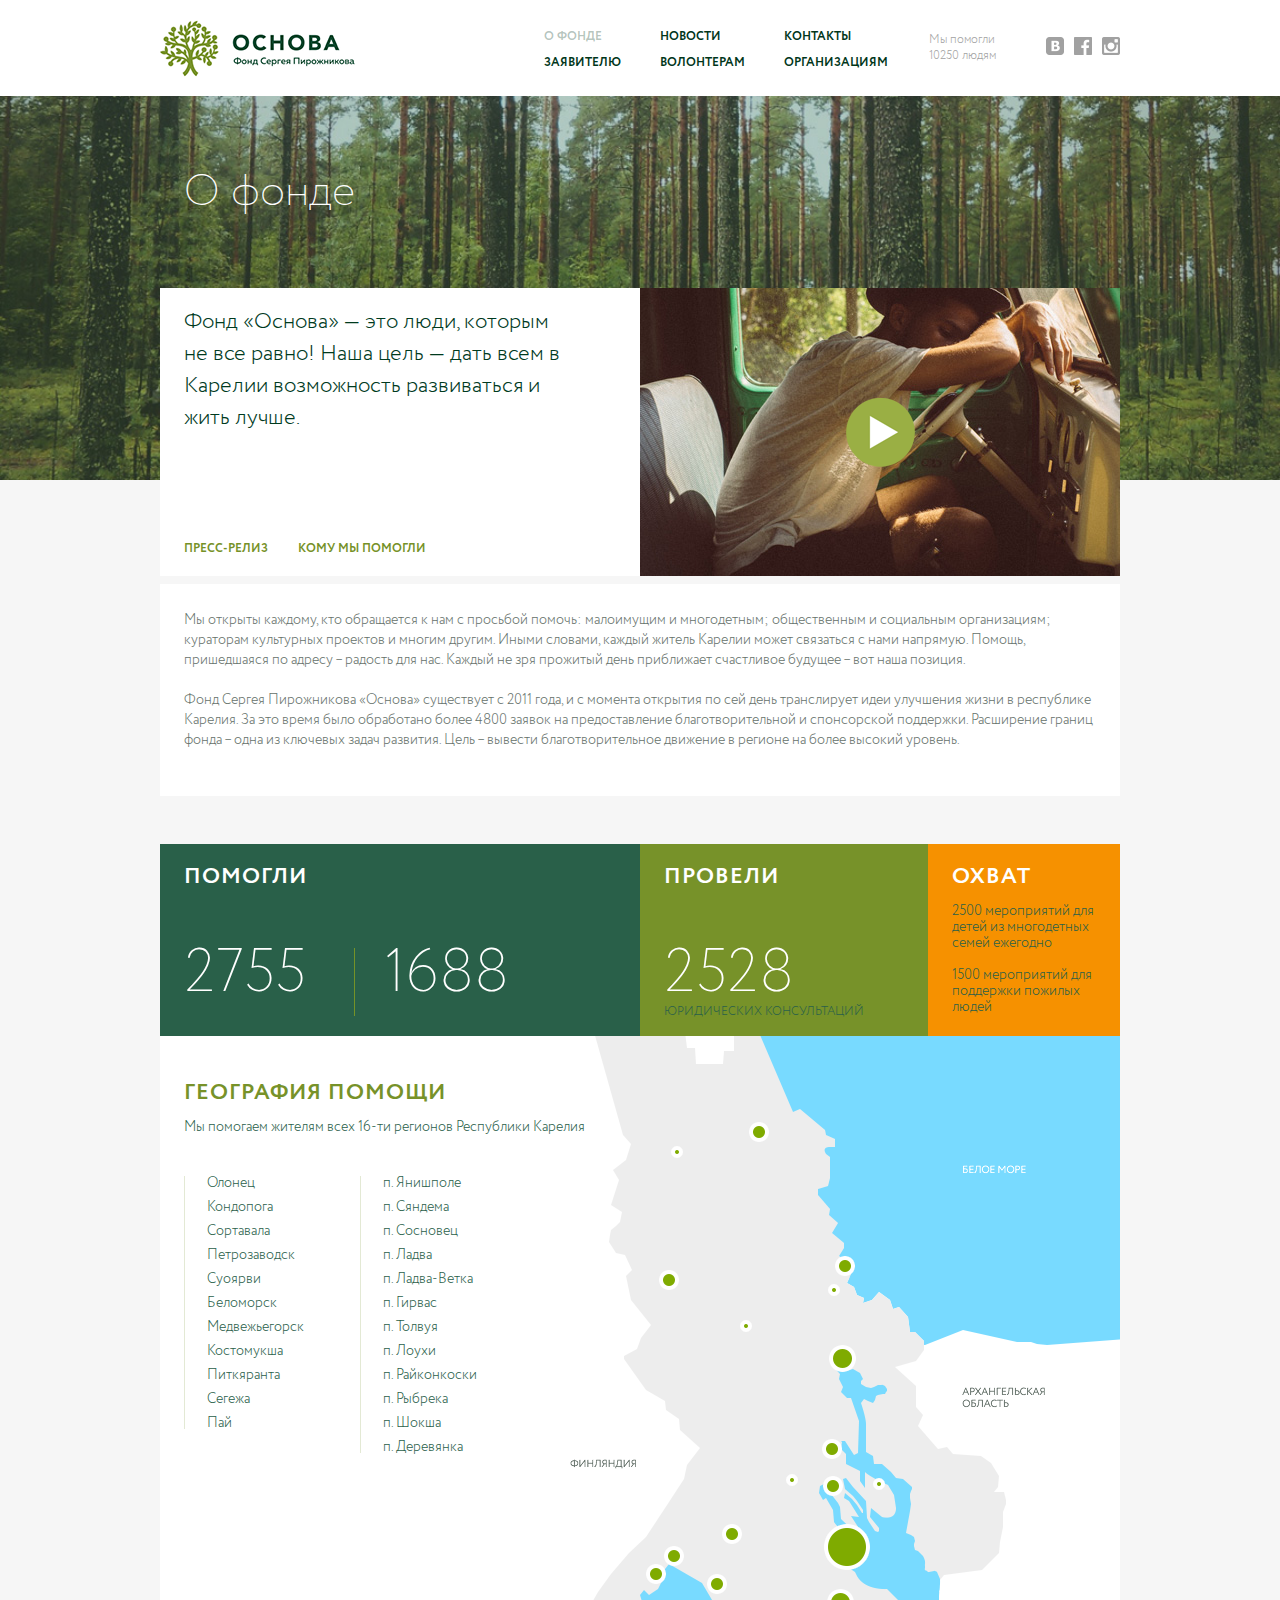
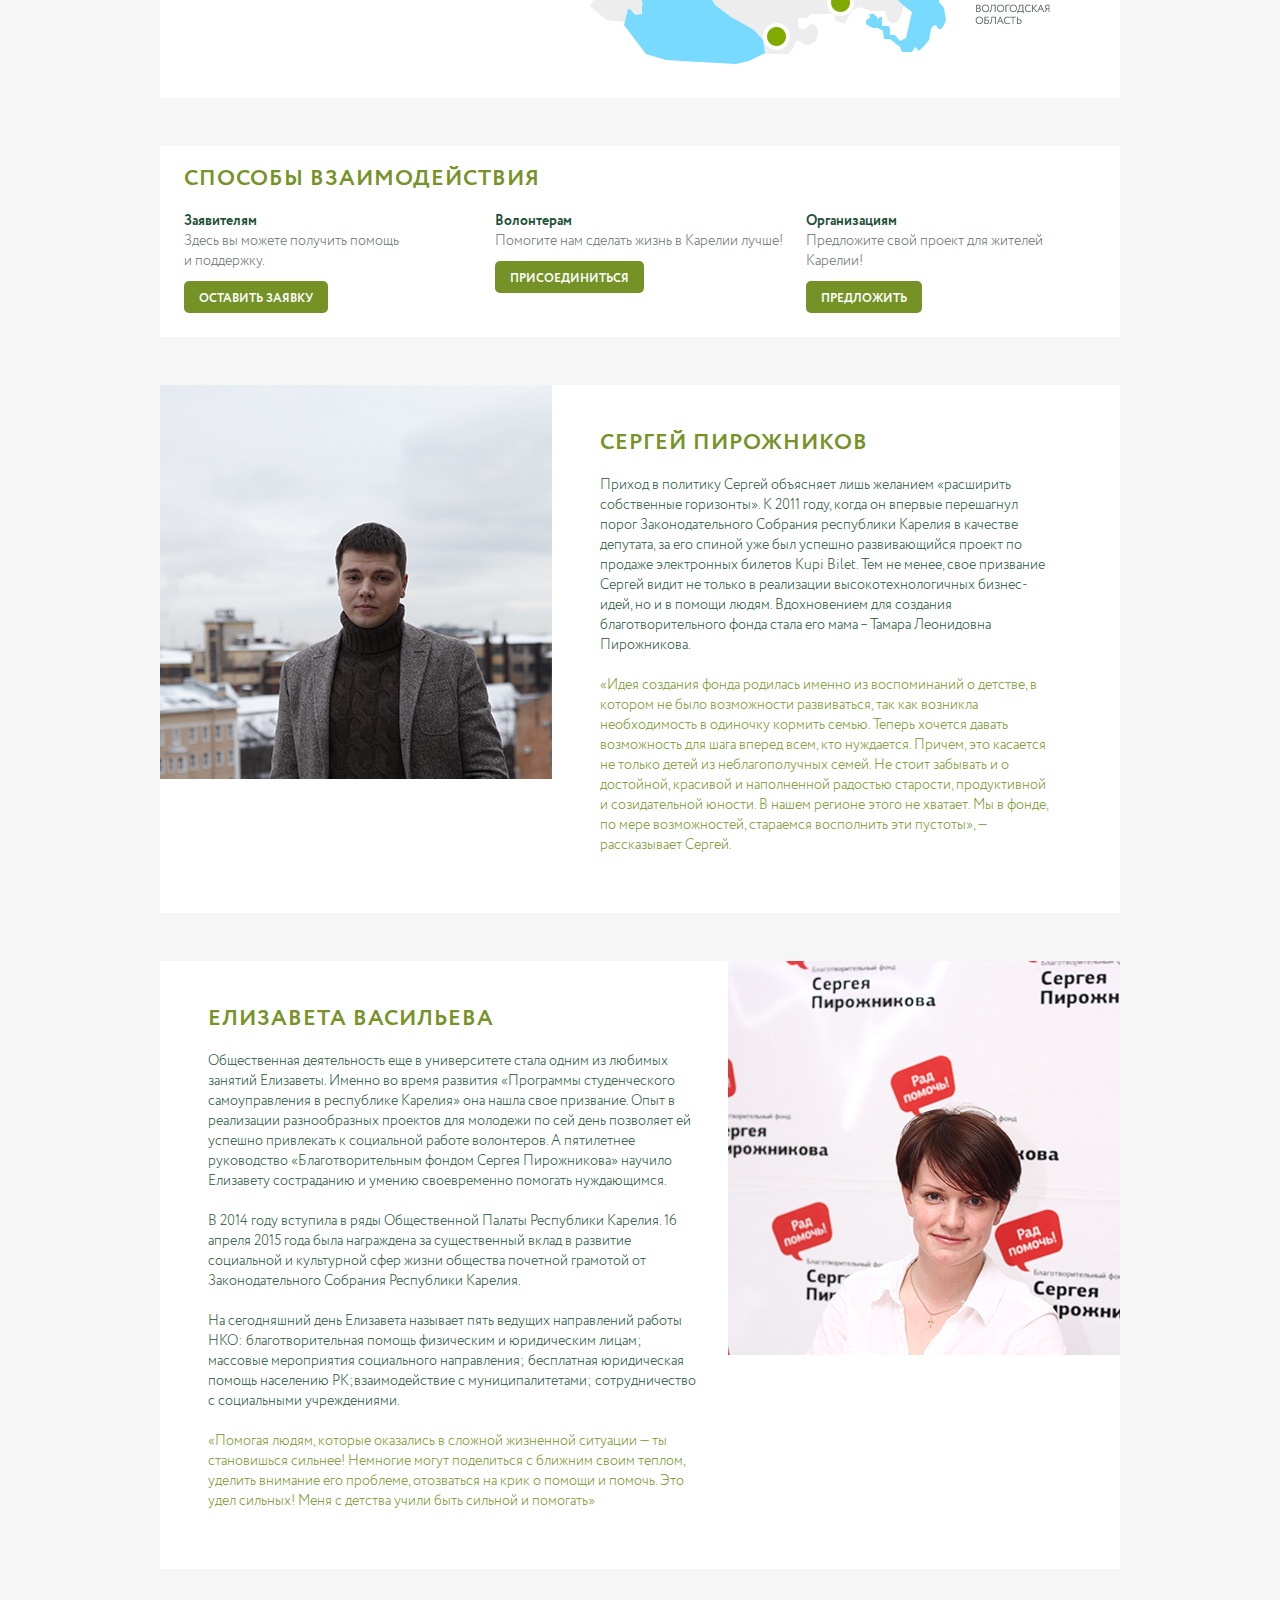
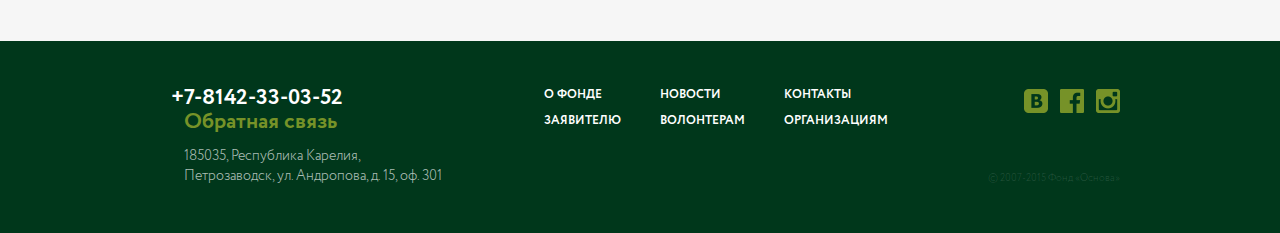
==== about.html @ 76811598 "original" ====
﻿<!DOCTYPE html>
<html>
<head>
	<title>Основа</title>
	<meta charset="utf-8">
	<meta name="viewport" content="width=1020, user-scalable=yes">
	<!--<link href="./favicon.ico" rel="shortcut icon">-->
	<link href="./css/style.css" rel="stylesheet">
	<script src="./js/jquery.js"></script>
	<!--[if IE 8]>
		<script src="http://html5shiv.googlecode.com/svn/trunk/html5.js"></script>
	<![endif]-->
</head>
<body>
	<div class="wrapper">
		<header>
			<img src="./img/logo.png" width="195" height="57" class="logo" alt="">
			<nav>
				<ul>
					<li>
						<p class="active"><a href="#">О фонде</a></p>
						<p><a href="#">Заявителю</a></p>
					</li>
					<li>
						<p><a href="#">Новости</a></p>
						<p><a href="#">Волонтерам</a></p>
					</li>
					<li>
						<p><a href="#">Контакты</a></p>
						<p><a href="#">Организациям</a></p>
					</li>
				</ul>
			</nav>
			<h6>Мы помогли<br> <strong>10250</strong> людям</h6>
			<ul>
				<li><a href="#"><img src="./img/vk_icon.png" width="18" height="18" alt=""></a></li>
				<li><a href="#"><img src="./img/fb_icon.png" width="18" height="18" alt=""></a></li>
				<li><a href="#"><img src="./img/in_icon.png" width="18" height="18" alt=""></a></li>
			</ul>
		</header>
		<div class="introduction">
			<img src="./pic/about_intro.jpg" width="1152" height="384" alt="">
		</div>
		<div class="content">
			<h1>О фонде</h1>
			<div class="about-b">
				<div class="core">
					<div class="information">
						<h2>Фонд «Основа» — это люди, которым не все равно! Наша цель — дать всем в Карелии возможность развиваться и жить лучше.</h2>
						<ul>
							<li><a href="#">Пресс-релиз</a></li>
							<li><a href="#">Кому мы помогли</a></li>
						</ul>
					</div>
					<div class="video">
						<a href="#"></a>
						<img src="./pic/about_b.jpg" width="480" height="288" alt="">
					</div>
				</div>
				<div class="description">
					<p>Мы открыты каждому, кто обращается к нам с просьбой помочь: малоимущим и многодетным; общественным и социальным организациям; кураторам культурных проектов и многим другим. Иными словами, каждый житель Карелии может связаться с нами напрямую. Помощь, пришедшаяся по адресу – радость для нас. Каждый не зря прожитый день приближает счастливое будущее – вот наша позиция.</p>
					<p>Фонд Сергея Пирожникова «Основа» существует с 2011 года, и с момента открытия по сей день транслирует идеи улучшения жизни в республике Карелия. За это время было обработано более 4800 заявок на предоставление благотворительной и спонсорской поддержки. Расширение границ фонда – одна из ключевых задач развития. Цель – вывести благотворительное движение в регионе на более высокий уровень.</p>
				</div>
			</div>
			<div class="infographics-b">
				<ul>
					<li>
						<h3>Помогли</h3>
						<ul>
							<li>
								<h5>2755</h5>
								<p>физическим лицам</p>
							</li>
							<li>
								<h5>1688</h5>
								<p>юридическим лицам</p>
							</li>
						</ul>
					</li>
					<li>
						<h3>Провели</h3>
						<ul>
							<li>
								<h5>2528</h5>
								<p>юридических консультаций</p>
							</li>
						</ul>
					</li>
					<li>
						<h3>Охват</h3>
						<p>2500 мероприятий для детей из многодетных семей ежегодно</p>
						<p>1500 мероприятий для поддержки пожилых людей</p>
					</li>
				</ul>
				<div>
					<h2>География помощи</h2>
					<p>Мы помогаем жителям всех 16-ти регионов Республики Карелия</p>
					<ul>
						<li>
							<p>Олонец</p>
							<p>Кондопога</p>
							<p>Сортавала</p>
							<p>Петрозаводск</p>
							<p>Суоярви</p>
							<p>Беломорск</p>
							<p>Медвежьегорск</p>
							<p>Костомукша</p>
							<p>Питкяранта</p>
							<p>Сегежа</p>
							<p>Пай</p>
						</li>
						<li>
							<p>п. Янишполе</p>
							<p>п. Сяндема</p>
							<p>п. Сосновец</p>
							<p>п. Ладва</p>
							<p>п. Ладва-Ветка</p>
							<p>п. Гирвас</p>
							<p>п. Толвуя</p>
							<p>п. Лоухи</p>
							<p>п. Райконкоски</p>
							<p>п. Рыбрека</p>
							<p>п. Шокша</p>
							<p>п. Деревянка</p>
						</li>
					</ul>
				</div>
			</div>
			<div class="interaction-b">
				<h2>Способы взаимодействия</h2>
				<ul>
					<li>
						<h5>Заявителям</h5>
						<p>Здесь вы можете получить помощь<br> и поддержку.</p>
						<button>Оставить заявку</button>
					</li>
					<li>
						<h5>Волонтерам</h5>
						<p>Помогите нам сделать жизнь в Карелии лучше!</p>
						<button>Присоединиться</button>
					</li>
					<li>
						<h5>Организациям</h5>
						<p>Предложите свой проект для жителей Карелии!</p>
						<button>Предложить</button>
					</li>
				</ul>
			</div>
			<div class="peoples-b">
				<div>
					<div class="core">
						<h2>Сергей Пирожников</h2>
						<p>Приход в политику Сергей объясняет лишь желанием «расширить собственные горизонты».  К 2011 году, когда он впервые перешагнул порог Законодательного Собрания республики Карелия в качестве депутата, за его спиной уже был успешно развивающийся проект по продаже электронных билетов Kupi Bilet. Тем не менее, свое призвание Сергей видит не только в реализации высокотехнологичных бизнес-идей, но и в помощи людям. Вдохновением для создания благотворительного фонда стала его мама – Тамара Леонидовна Пирожникова.</p>
						<p><span>«Идея создания фонда родилась именно из воспоминаний о детстве, в котором не было возможности развиваться, так как возникла необходимость в одиночку кормить семью.  Теперь хочется давать возможность для шага вперед всем, кто нуждается. Причем, это касается не только детей из неблагополучных семей. Не стоит забывать и о достойной, красивой и наполненной радостью старости, продуктивной и созидательной юности. В нашем регионе этого не хватает. Мы в фонде, по мере возможностей, стараемся восполнить эти пустоты»,  — рассказывает Сергей.</span></p>
					</div>
					<div class="photo">
						<img src="./pic/photo1.jpg" width="392" height="394" alt="">
					</div>
				</div>
				<div>
					<div class="core">
						<h2>Елизавета Васильева</h2>
						<p>Общественная деятельность еще в университете стала одним из любимых занятий Елизаветы. Именно во время развития «Программы студенческого самоуправления в республике Карелия» она нашла свое призвание. Опыт в реализации разнообразных проектов для молодежи по сей день позволяет ей успешно привлекать к социальной работе волонтеров. А пятилетнее руководство «Благотворительным фондом Сергея Пирожникова» научило Елизавету состраданию и умению своевременно помогать нуждающимся.</p>
						<p>В 2014 году вступила в ряды Общественной Палаты Республики Карелия. 16 апреля 2015 года была награждена за существенный вклад в развитие социальной и культурной сфер жизни общества почетной грамотой от Законодательного Собрания Республики Карелия.</p>
						<p>На сегодняшний день Елизавета называет пять ведущих направлений работы НКО: благотворительная помощь физическим и юридическим лицам; массовые мероприятия социального направления; бесплатная юридическая помощь населению РК;взаимодействие с муниципалитетами; сотрудничество с социальными учреждениями.</p>
						<p><span>«Помогая людям, которые оказались в сложной жизненной ситуации — ты становишься сильнее! Немногие могут поделиться с ближним своим теплом, уделить внимание его проблеме, отозваться на крик о помощи и помочь. Это удел сильных! Меня с детства учили быть сильной и помогать»</span></p>
					</div>
					<div class="photo">
						<img src="./pic/photo2.jpg" width="392" height="394" alt="">
					</div>
				</div>
			</div>
		</div>
		<div class="clear"></div>
	</div>
	<footer>
		<div class="contacts">
			<h4><a href="tel:+78142330352">+7-8142-33-03-52</a></h4>
			<h6>Обратная связь</h6>
			<p>185035, Республика Карелия,<br> Петрозаводск, ул. Андропова, д. 15, оф. 301</p>
		</div>
		<ul class="nav">
			<li>
				<p><a href="#">О фонде</a></p>
				<p><a href="#">Заявителю</a></p>
			</li>
			<li>
				<p><a href="#">Новости</a></p>
				<p><a href="#">Волонтерам</a></p>
			</li>
			<li>
				<p><a href="#">Контакты</a></p>
				<p><a href="#">Организациям</a></p>
			</li>
		</ul>
		<ul class="social">
			<li><a href="#"><img src="./img/vk_f_icon.png" width="24" height="24" alt=""></a></li>
			<li><a href="#"><img src="./img/fb_f_icon.png" width="24" height="24" alt=""></a></li>
			<li><a href="#"><img src="./img/in_f_icon.png" width="24" height="24" alt=""></a></li>
		</ul>
		<p class="copy">© 2007-2015  Фонд «Основа»</p>
	</footer>
	<script src="./js/dynamic.js"></script>
</body>
</html>
---- css/style.css ----
﻿/* Fonts */

@font-face {
    font-family:'Circe';
    src:url('../fonts/circel.eot');
    src:url('../fonts/circel.eot?#iefix') format('embedded-opentype'),
        url('../fonts/circel.woff') format('woff'),
        url('../fonts/circel.ttf') format('truetype');
    font-weight:300;
    font-style:normal;
}
@font-face {
    font-family:'Circe';
    src:url('../fonts/circeel.eot');
    src:url('../fonts/circeel.eot?#iefix') format('embedded-opentype'),
        url('../fonts/circeel.woff') format('woff'),
        url('../fonts/circeel.ttf') format('truetype');
    font-weight:200;
    font-style:normal;
}
@font-face {
    font-family:'Circe';
    src:url('../fonts/circeb.eot');
    src:url('../fonts/circeb.eot?#iefix') format('embedded-opentype'),
        url('../fonts/circeb.woff') format('woff'),
        url('../fonts/circeb.ttf') format('truetype');
    font-weight:bold;
    font-style:normal;
}

/* Default */

html {
	height:100%;
}
body {
	width:100%;
	height:100%;
	color:#00361a;
	font-size:12px;
	line-height:16px;
	font-weight:300;
	font-family:'Circe', sans-serif;
	padding:0;
	margin:0;
	background:#f6f6f6;
	-webkit-tap-highlight-color:transparent;
}
p {
	text-indent:0;
	padding:0;
	margin:0 0 16px;
}
table {
	margin:0 0 16px;
	border-collapse:collapse;
}
table td {
	padding:0;
}
:focus {
	outline:none;
}
img {
	padding:0;
	margin:0;
	border:0;
}
a {
	color:#65716a;
	text-decoration:none;
	transition:all 0.1s linear;
	-webkit-transition:all 0.1s linear;
	-moz-transition:all 0.1s linear;
	-o-transition:all 0.1s linear;
}
a:hover {
	text-decoration:none;
}
form {
	margin:0;
}
ul {
	margin:0 0 10px 16px;
	padding:0;
}
ul li {
	padding:0;
	list-style:none;
}
ol {
	margin:0 0 10px 18px;
	padding:0;
}
* +html ol {
	padding:0 0 0 5px;
}
ol li {
	padding:0 0 0 16px;
}
input, select, textarea {
	color:#65716a;
	font-size:12px;
	font-family:'Circe', sans-serif;
	padding:0;
	margin:0;
	background:none;
	border:0;
	-moz-box-shadow:border-box;
	-webkit-box-shadow:border-box;
	box-sizing:border-box;
}
textarea {
	overflow:auto;
}
button {
	font-family:'Circe', sans-serif;
	margin:0;
	border:0;
	-moz-box-shadow:border-box;
	-webkit-box-shadow:border-box;
	box-sizing:border-box;
}
button::-moz-focus-inner {
	padding:0;
	border:0;
}
::-webkit-input-placeholder  {
	color:#a8a8a8;
}
:-moz-placeholder {
	color:#a8a8a8;
}
::-moz-placeholder {
	color:#a8a8a8;
}
:-ms-input-placeholder {
	color:#a8a8a8;
}
.wrapper {
	position:relative;
	min-width:1000px;
	min-height:100%;
	margin:0 auto;
}

/* Core */

header {
	position:relative;
	z-index:50;
	height:96px;
	background:#ffffff;
}
header .logo {
	position:absolute;
	left:50%;
	top:20px;
	margin-left:-480px;
}
header nav {
	position:absolute;
	left:50%;
	top:29px;
	margin:0 0 0 -96px;
}
header nav ul {
	margin:0;
}
header nav ul li {
	float:left;
	margin:0 0 0 39px;
}
header nav ul li:first-child {
	margin-left:0;
}
header nav ul li p {
	font-size:12px;
	line-height:16px;
	font-weight:bold;
	text-transform:uppercase;
	margin:0 0 10px;
}
header nav ul li a {
	color:#00361a;
}
header nav ul li a:hover, nav ul li .active a {
	color:rgb(0,54,26);
	color:rgba(0,54,26,0.3);
}
header h6 {
	position:absolute;
	left:50%;
	top:32px;
	color:#a1a1a1;
	font-size:12px;
	line-height:16px;
	font-weight:300;
	padding:0;
	margin:0 0 0 289px;
}
header > ul {
	position:absolute;
	right:50%;
	top:37px;
	margin:0 -480px 0 0;
}
header > ul li {
	float:left;
	margin:0 0 0 10px;
}
header > ul li:first-child {
	margin-left:0;
}
.introduction {
	position:relative;
	height:384px;
	margin-bottom:-313px;
	background-color:#004024;
}
.introduction img {
	display:none;
}
.introduction.custom {
	height:424px;
	margin-bottom:-366px;
}
.content {
	position:relative;
	z-index:20;
	width:960px;
	margin:0 auto 72px;
}
h1 {
	color:#ffffff;
	font-size:44px;
	line-height:48px;
	font-weight:200;
	padding:0 0 27px;
	margin:0 24px;
}
h4 {
	color:#ffffff;
	font-size:22px;
	line-height:32px;
	font-weight:300;
	padding:0;
	margin:0 24px 20px;
}
h6.date {
	color:rgb(255,255,255);
	color:rgba(255,255,255,0.7);
	font-size:14px;
	line-height:20px;
	font-weight:normal;
	padding:0;
	margin:-3px 24px 42px;
}
.news-i {
	clear:both;
	overflow:hidden;
	margin:46px 0 0;
}
.news-i li {
	position:relative;
	float:left;
	width:384px;
	height:192px;
	padding:22px 120px 54px 23px;
	background:#ffffff;
	border-right:1px solid #f6f6f6;
	-moz-box-shadow:border-box;
	-webkit-box-shadow:border-box;
	box-sizing:border-box;
}
.news-i li h3 {
	position:relative;
	z-index:5;
	color:#1e5138;
	font-size:22px;
	line-height:24px;
	padding:0;
	margin:0 0 4px;
}
.news-i li h3 a {
	color:#1e5138;
}
.news-i li p {
	position:relative;
	z-index:5;
	color:#65716a;
	font-size:14px;
	line-height:20px;
	margin:0 0 4px;
}
.news-i li h6 {
	position:absolute;
	left:23px;
	bottom:24px;
	z-index:5;
	padding:0;
	margin:0;
}
.news-i li h6 a {
	display:block;
	width:24px;
	height:24px;
	background:url('../img/more_icon.png') no-repeat left -24px;
}
.news-i li img {
	position:absolute;
	left:0;
	top:0;
	min-width:384px;
	min-height:192px;
}
.news-i li:nth-child(1), .news-i li:nth-child(2), .news-i li:nth-child(3) {
	border-right-width:0;
}
.news-i li:nth-child(1) h3, .news-i li:nth-child(2) h3, .news-i li:nth-child(3) h3 {
	color:#ffffff;
}
.news-i li:nth-child(1) h3 a, .news-i li:nth-child(2) h3 a, .news-i li:nth-child(3) h3 a {
	color:#ffffff;
}
.news-i li:nth-child(1) p, .news-i li:nth-child(2) p, .news-i li:nth-child(3) p {
	color:rgb(255,255,255);
	color:rgba(255,255,255,0.7);
}
.news-i li:nth-child(1) h6 a, .news-i li:nth-child(2) h6 a, .news-i li:nth-child(3) h6 a {
	background-position:left top;
}
.news-i li:nth-child(3), .news-i li:nth-child(6) {
	width:192px;
	height:192px;
	padding:22px 23px 54px 23px;
	border-right-width:0;
}
.news-i li:nth-child(3) {
	background:#f69100;
}
.news-i li:nth-child(3) h3 {
	margin:0 0 11px;
}
.news-i li h5 {
	position:absolute;
	left:23px;
	top:21px;
	color:#65716a;
	font-size:12px;
	line-height:16px;
	text-transform:uppercase;
	padding:0;
	margin:0;
}
.news-i li h5 a {
	color:#65716a;
}
.about-i {
	margin:48px 0 0;
}
.about-i > div {
	clear:both;
	overflow:hidden;
	background:#ffffff;
}
.about-i .video {
	overflow:hidden;
	position:relative;
	float:left;
	width:480px;
	height:288px;
}
.about-i .video img {
	position:absolute;
	left:0;
	top:0;
	min-width:480px;
	min-height:288px;
}
.about-i .video a {
	position:absolute;
	left:0;
	top:0;
	z-index:5;
	display:block;
	width:480px;
	height:288px;
	background:url('../img/play_icon.png') no-repeat center center;
	transition:all 0.1s linear;
	-webkit-transition:all 0.1s linear;
	-moz-transition:all 0.1s linear;
	-o-transition:all 0.1s linear;
}
.about-i .video a:hover {
	opacity:0.9;
}
.about-i .information {
	float:right;
	width:480px;
	padding:43px 45px 21px 47px;
	-moz-box-shadow:border-box;
	-webkit-box-shadow:border-box;
	box-sizing:border-box;
}
.about-i .information h2 {
	color:#769228;
	font-size:22px;
	line-height:28px;
	text-transform:uppercase;
	letter-spacing:1px;
	padding:0;
	margin:0 0 14px;
}
.about-i .information p {
	color:#1e5138;
	font-size:14px;
	line-height:20px;
	margin:0 0 20px;
}
.about-i .information h6 {
	color:#1e5138;
	font-size:14px;
	line-height:20px;
	font-weight:normal;
	padding:0;
	margin:0 0 20px;
}
.about-i .information h6 a {
	color:#769228;
}
.about-i ul {
	text-align:center;
	padding:32px 20px 20px;
	margin:8px 0 0;
	background:#ffffff;
}
.about-i ul li {
	display:inline-block;
	vertical-align:top;
	margin:0 26px 10px 27px;
}
.about-i ul li a {
	display:block;
	color:#65716a;
	font-size:12px;
	line-height:16px;
	font-weight:bold;
	text-transform:uppercase;
	padding:5px;
}
.about-i ul li a.icon1 {
	padding-left:41px;
	background:url('../img/about_icon1.png') no-repeat 5px top;
}
.about-i ul li a.icon2 {
	padding-left:38px;
	background:url('../img/about_icon2.png') no-repeat 5px top;
}
.about-i ul li a.icon3 {
	padding-left:40px;
	background:url('../img/about_icon3.png') no-repeat 5px top;
}
.about-i ul li a.icon4 {
	padding-left:40px;
	background:url('../img/about_icon1.png') no-repeat 5px top;
}
.reviews-i {
	position:relative;
	padding:19px 24px 14px 24px;
	margin:48px 0 0;
	background:#ffffff;
}
.reviews-i h2 {
	color:#769228;
	font-size:22px;
	line-height:28px;
	text-transform:uppercase;
	letter-spacing:1px;
	padding:0 0 15px;
	margin:0 42px 26px 0;
	border-bottom:1px solid #f6f6f6;
}
.reviews-i .prev, .reviews-i .next {
	position:absolute;
	top:21px;
	display:block;
	width:24px;
	height:24px;
	cursor:pointer;
}
.reviews-i .prev {
	right:56px;
	background:url('../img/arrow_icons.png') no-repeat left top;
}
.reviews-i .prev.disabled {
	cursor:default;
	background-position:left -24px;
}
.reviews-i .next {
	right:24px;
	background:url('../img/arrow_icons.png') no-repeat -24px top;
}
.reviews-i .next.disabled {
	cursor:default;
	background-position:-24px -24px;
}
.reviews-i ul {
	clear:both;
	overflow:hidden;
	display:none;
	margin:0;
}
.reviews-i ul.active {
	display:block;
}
.reviews-i ul li {
	float:left;
	width:290px;
	margin:0 0 0 21px;
}
.reviews-i ul li:first-child {
	margin-left:0;
}
.reviews-i ul li p {
	color:#1e5138;
	font-size:14px;
	line-height:20px;
	margin:0 0 12px;
}
.reviews-i ul li h6 {
	color:#829b40;
	font-size:14px;
	line-height:20px;
	font-weight:300;
	padding:0;
	margin:0 0 12px;
}
.help-i {
	margin:43px 0 -22px;
}
.help-i h2 {
	color:#769228;
	font-size:22px;
	line-height:28px;
	text-transform:uppercase;
	letter-spacing:1px;
	padding:0 0 15px;
	margin:0 24px 8px;
	border-bottom:1px solid #f6f6f6;
}
.help-i ul {
	clear:both;
	overflow:hidden;
	margin:0;
}
.help-i ul li {
	overflow:hidden;
	position:relative;
	float:left;
	width:140px;
	height:60px;
	margin:0 10px 10px;
}
.help-i ul li img {
	position:absolute;
	top:0;
	right:0;
	bottom:0;
	left:0;
	max-width:140px;
	max-height:80px;
	margin:auto;
}
.clear {
	clear:both;
	overflow:hidden;
	height:192px;
}
footer {
	position:relative;
	height:192px;
	margin:-192px 0 0;
	background:#00371b;
}
footer .nav {
	position:absolute;
	left:50%;
	top:46px;
	margin:0 0 0 -96px;
}
footer .nav li {
	float:left;
	margin:0 0 0 39px;
}
footer .nav li:first-child {
	margin-left:0;
}
footer .nav li p {
	font-size:12px;
	line-height:16px;
	font-weight:bold;
	text-transform:uppercase;
	margin:0 0 10px;
}
footer .nav li a {
	color:#ffffff;
}
footer .social {
	position:absolute;
	right:50%;
	top:48px;
	margin:0 -480px 0 0;
}
footer .social li {
	float:left;
	margin:0 0 0 12px;
}
footer .social li:first-child {
	margin-left:0;
}
footer .copy {
	position:absolute;
	right:50%;
	top:131px;
	color:rgb(255,255,255);
	color:rgba(255,255,255,0.15);
	font-size:10px;
	line-height:12px;
	font-weight:300;
	padding:0;
	margin:0 -480px 0 0;
}
footer .contacts {
	position:absolute;
	left:50%;
	top:45px;
	width:300px;
	margin:0 0 0 -456px;
}
footer .contacts h4 {
	color:#ffffff;
	font-size:22px;
	line-height:24px;
	text-indent:-13px;
	font-weight:bold;
	padding:0;
	margin:0;
}
footer .contacts h4 a {
	color:#ffffff;
}
footer .contacts h6 {
	color:#769228;
	font-size:22px;
	line-height:24px;
	padding:0;
	margin:0;
}
footer .contacts p {
	color:rgb(255,255,255);
	color:rgba(255,255,255,0.7);
	font-size:14px;
	line-height:20px;
	margin:12px 0 0;
}
.about-b {
	margin:46px 0 0;
}
.about-b .core {
	clear:both;
	overflow:hidden;
	background:#ffffff;
}
.about-b .information {
	position:relative;
	float:left;
	width:480px;
	min-height:288px;
	padding:18px 80px 53px 24px;
	-moz-box-shadow:border-box;
	-webkit-box-shadow:border-box;
	box-sizing:border-box;
}
.about-b .information h2 {
	color:#003a1e;
	font-size:22px;
	line-height:32px;
	font-weight:300;
	padding:0;
	margin:0;
}
.about-b .information ul {
	position:absolute;
	left:24px;
	bottom:19px;
	margin:0;
}
.about-b .information ul li {
	float:left;
	font-size:12px;
	line-height:16px;
	font-weight:bold;
	text-transform:uppercase;
	margin:0 0 0 30px;
}
.about-b .information ul li:first-child {
	margin-left:0;
}
.about-b .information ul li a {
	color:#769127;
}
.about-b .core .video {
	overflow:hidden;
	position:relative;
	float:right;
	width:480px;
	height:288px;
}
.about-b .video img {
	position:absolute;
	left:0;
	top:0;
	min-width:480px;
	min-height:288px;
}
.about-b .video a {
	position:absolute;
	left:0;
	top:0;
	z-index:5;
	display:block;
	width:480px;
	height:288px;
	background:url('../img/play_icon.png') no-repeat center center;
	transition:all 0.1s linear;
	-webkit-transition:all 0.1s linear;
	-moz-transition:all 0.1s linear;
	-o-transition:all 0.1s linear;
}
.about-b .video a:hover {
	opacity:0.9;
}
.about-b .description {
	padding:26px 24px 26px;
	margin:8px 0 0;
	background:#ffffff;
}
.about-b .description p {
	color:#65716a;
	font-size:14px;
	line-height:20px;
	margin:0 0 20px;
}
.infographics-b {
	margin:48px 0 0;
}
.infographics-b > ul {
	clear:both;
	overflow:hidden;
	margin:0;
}
.infographics-b > ul > li {
	position:relative;
	float:left;
	width:480px;
	height:192px;
	color:#ffffff;
	padding:19px 24px 10px;
	background:#296049;
	-moz-box-shadow:border-box;
	-webkit-box-shadow:border-box;
	box-sizing:border-box;
}
.infographics-b > ul > li:nth-child(2) {
	width:288px;
	background:#779229;
}
.infographics-b > ul > li:nth-child(3) {
	width:192px;
	background:#f69100;
}
.infographics-b > ul > li h3 {
	font-size:22px;
	line-height:28px;
	text-transform:uppercase;
	letter-spacing:1px;
	padding:0;
	margin:0 0 12px;
}
.infographics-b > ul > li p {
	font-size:14px;
	line-height:16px;
	margin:0 0 16px;
}
.infographics-b > ul > li > ul {
	position:absolute;
	left:24px;
	bottom:16px;
	margin:0;
}
.infographics-b > ul > li > ul > li {
	position:relative;
	float:left;
	margin:0 0 0 61px;
}
.infographics-b > ul > li > ul > li:before {
	content:'';
	position:absolute;
	left:-30px;
	top:6px;
	width:1px;
	height:68px;
	background:#759227;
}
.infographics-b > ul > li > ul > li:first-child {
	margin-left:0;
}
.infographics-b > ul > li > ul > li:first-child:before {
	display:none;
}
.infographics-b > ul > li > ul > li h5 {
	font-size:60px;
	line-height:60px;
	font-weight:200;
	padding:0;
	margin:0;
}
.infographics-b > ul > li > ul > li p {
	font-size:12px;
	line-height:16px;
	text-transform:uppercase;
	margin:2px 0 0;
}
.infographics-b > div {
	height:662px;
	padding:43px 520px 20px 24px;
	background:#ffffff url('../pic/infographics.png') no-repeat right top;
	-moz-box-shadow:border-box;
	-webkit-box-shadow:border-box;
	box-sizing:border-box;
}
.infographics-b h2 {
	color:#779229;
	font-size:22px;
	line-height:28px;
	text-transform:uppercase;
	letter-spacing:1px;
	padding:0;
	margin:0 0 10px;
}
.infographics-b p {
	color:#296049;
	font-size:14px;
	line-height:20px;
	margin:0 0 20px;
}
.infographics-b > div ul {
	margin:36px 0 0;
}
.infographics-b > div ul li {
	position:relative;
	float:left;
	width:133px;
	padding:0 0 0 23px;
	margin:0 0 0 20px;
}
.infographics-b > div ul li:first-child {
	margin-left:0;
}
.infographics-b > div ul li:before {
	content:'';
	position:absolute;
	left:0;
	top:3px;
	width:1px;
	height:calc(100% - 7px);
	background:#e3e9d4;
}
.infographics-b > div ul li p {
	color:#296049;
	font-size:14px;
	line-height:20px;
	margin:4px 0 0;
}
.infographics-b > div ul li p:first-child {
	margin-top:0;
}
.interaction-b {
	padding:19px 24px 14px;
	margin:48px 0 0;
	background:#ffffff;
}
.interaction-b h2 {
	color:#779229;
	font-size:22px;
	line-height:28px;
	text-transform:uppercase;
	letter-spacing:1px;
	padding:0;
	margin:0 0 18px;
}
.interaction-b ul {
	clear:both;
	overflow:hidden;
	margin:0;
}
.interaction-b ul li {
	float:left;
	width:290px;
	margin:0 0 10px 21px;
}
.interaction-b ul li:first-child {
	margin-left:0;
}
.interaction-b ul li h5 {
	color:#1e5138;
	font-size:14px;
	line-height:20px;
	padding:0;
	margin:0;
}
.interaction-b ul li p {
	color:#65716a;
	font-size:14px;
	line-height:20px;
	margin:0;
}
.interaction-b ul li button {
	color:#ffffff;
	font-size:12px;
	line-height:16px;
	font-weight:bold;
	text-transform:uppercase;
	cursor:pointer;
	padding:10px 15px 6px;
	margin:10px 0 0;
	background:#759227;
	-webkit-border-radius:5px;
	-moz-border-radius:5px;
	border-radius:5px;
}
.peoples-b {
	margin:48px 0 0;
}
.peoples-b > div {
	position:relative;
	min-height:394px;
	margin:48px 0 0;
	background:#ffffff;
}
.peoples-b > div:first-child {
	margin-top:0;
}
.peoples-b .photo {
	overflow:hidden;
	position:absolute;
	left:0;
	top:0;
	z-index:5;
	width:392px;
	height:394px;
}
.peoples-b .photo img {
	position:absolute;
	left:0;
	top:0;
	min-width:392px;
	min-height:394px;
}
.peoples-b .core {
	padding:44px 64px 38px 440px;
}
.peoples-b .core h2 {
	color:#779229;
	font-size:22px;
	line-height:28px;
	text-transform:uppercase;
	letter-spacing:1px;
	padding:0;
	margin:0 0 18px;
}
.peoples-b .core p {
	color:#1e5138;
	font-size:14px;
	line-height:20px;
	margin:0 0 20px;
}
.peoples-b .core p span {
	color:#759227;
}
.peoples-b > div:nth-child(2n) .core {
	padding:44px 420px 38px 48px;
}
.peoples-b > div:nth-child(2n) .photo {
	left:auto;
	right:0;
}
.goal-b {
	padding:19px 0 22px;
	margin:62px 0 0;
	background:#ffffff;
}
.goal-b ul {
	margin:0;
}
.goal-b ul li {
	display:inline-block;
	vertical-align:top;
}
.goal-b h2 {
	color:#779229;
	font-size:22px;
	line-height:28px;
	text-transform:uppercase;
	letter-spacing:1px;
	padding:0;
	margin:0 24px 16px;
}
.goal-b ul {
	margin:0 0 0 24px;
}
.goal-b ul li {
	display:inline-block;
	width:200px;
	vertical-align:top;
	margin:0 37px 16px 0;
}
.goal-b ul li:nth-child(4n) {
	margin-right:-10px;
}
.goal-b ul li h6 {
	display:inline-block;
	min-width:20px;
	color:#769127;
	font-size:14px;
	line-height:18px;
	text-align:center;
	vertical-align:top;
	padding:2px 0 0;
	margin:0 0 10px;
	border:2px solid #769127;
	-webkit-border-radius:50%;
	-moz-border-radius:50%;
	border-radius:50%;
}
.goal-b ul li h3 {
	color:#1e5138;
	font-size:14px;
	line-height:20px;
	padding:0;
	margin:0 0 4px;
}
.goal-b ul li p {
	color:#65716a;
	font-size:14px;
	line-height:20px;
	margin:0 0 4px;
}
.form-b {
	position:relative;
	text-align:right;
	margin:51px 24px 0;
}
.form-b h2 {
	color:#779229;
	font-size:22px;
	line-height:28px;
	text-align:left;
	text-transform:uppercase;
	letter-spacing:1px;
	padding:0;
	margin:0 180px 42px 0;
}
.form-b h6 {
	position:absolute;
	right:3px;
	top:1px;
	font-size:12px;
	line-height:16px;
	text-transform:uppercase;
	padding:0;
	margin:0;
}
.form-b h6 a {
	display:block;
	color:#65716a;
	padding:5px 5px 5px 37px;
	background:url('../img/about_icon2.png') no-repeat 5px top;
}
.form-b div {
	clear:both;
	overflow:hidden;
	text-align:left;
	white-space:nowrap;
}
.form-b div > div {
	display:inline-block;
	width:432px;
	vertical-align:top;
	white-space:normal;
	margin:0 0 0 45px;
}
.form-b div > div:first-child {
	margin-left:0;
}
.form-b p {
	color:#65716a;
	font-size:14px;
	line-height:20px;
	margin:0 0 26px;
}
.form-b p strong {
	display:block;
	margin:0 0 2px;
}
.form-b p span {
	display:block;
	color:#65716a;
	font-size:12px;
	line-height:20px;
	margin:13px 0 21px;
}
.form-b p select {
	width:100%;
	color:#1e5138;
	font-size:14px;
	font-weight:bold;
	padding:8px 11px;
	margin-top:6px;
	background:#ffffff;
	border:1px solid #b5c4bd;
}
.form-b p input, .form-b p textarea {
	width:100%;
	color:#003a1e;
	font-size:22px;
	padding:4px 14px 3px;
	border:1px solid #b5c4bd;
}
.form-b p textarea {
	min-height:464px;
	resize:vertical;
	margin:0 0 -6px;
}
.form-b p textarea.custom {
	min-height:280px;
}
.form-b button {
	color:#ffffff;
	font-size:12px;
	line-height:16px;
	font-weight:bold;
	text-transform:uppercase;
	cursor:pointer;
	padding:10px 15px 6px;
	margin:-2px 0 0;
	background:#759227;
	-webkit-border-radius:5px;
	-moz-border-radius:5px;
	border-radius:5px;
}
.form-b h4 {
	color:#65716a;
	font-size:22px;
	line-height:32px;
	font-weight:300;
	text-align:left;
	padding:0;
	margin:-16px 0 24px;
}
.form-b h5 {
	color:#65716a;
	font-size:14px;
	line-height:20px;
	font-weight:300;
	text-align:left;
	padding:0;
	margin:0 0 44px;
}
.form-b h5 strong {
	display:block;
	margin:0 0 4px;
}
.declarant-b {
	clear:both;
	overflow:hidden;
	margin:62px 0 0;
	background:url('../img/declarant_bg.png') repeat-y center;
}
.declarant-b > div {
	float:left;
	width:50%;
	padding:19px 14px 16px 24px;
	-moz-box-shadow:border-box;
	-webkit-box-shadow:border-box;
	box-sizing:border-box;
}
.declarant-b h2 {
	color:#779229;
	font-size:22px;
	line-height:28px;
	text-transform:uppercase;
	letter-spacing:1px;
	padding:0;
	margin:0 10px 16px 0;
}
.declarant-b > div:nth-child(2n) h2 {
	color:#ffffff;
}
.declarant-b ul {
	margin:0;
}
.declarant-b ul li {
	display:inline-block;
	width:200px;
	vertical-align:top;
	margin:0 37px 16px 0;
}
.declarant-b ul li:nth-child(2n) {
	margin-right:-10px;
}
.declarant-b ul li h6 {
	display:inline-block;
	min-width:20px;
	color:#769127;
	font-size:14px;
	line-height:18px;
	text-align:center;
	vertical-align:top;
	padding:2px 0 0;
	margin:0 0 10px;
	border:2px solid #769127;
	-webkit-border-radius:50%;
	-moz-border-radius:50%;
	border-radius:50%;
}
.declarant-b ul li h3 {
	color:#1e5138;
	font-size:14px;
	line-height:20px;
	padding:0;
	margin:0 0 4px;
}
.declarant-b ul li p {
	color:#65716a;
	font-size:14px;
	line-height:20px;
	margin:0;
}
.declarant-b > div:nth-child(2n) ul li h6 {
	color:#ffffff;
	margin-bottom:12px;
	border:2px solid #ffffff;
}
.declarant-b > div:nth-child(2n) ul li p {
	font-size:14px;
	line-height:16px;
	margin:0 0 4px;
}
.declarant-b > div:nth-child(2n) ul li h3, .declarant-b > div:nth-child(2n) ul li p {
	color:#ffffff;
}
#map {
	position:relative;
	height:384px;
	background-color:#004024;
}
.contacts-b {
	clear:both;
	overflow:hidden;
	margin:-48px 0 0;
	background:url('../img/contacts_bg.png') repeat-y center;
}
.contacts-b > div {
	float:left;
	width:50%;
	padding:19px 24px 24px;
	-moz-box-shadow:border-box;
	-webkit-box-shadow:border-box;
	box-sizing:border-box;
}
.contacts-b h2 {
	color:#779229;
	font-size:22px;
	line-height:28px;
	text-transform:uppercase;
	letter-spacing:1px;
	padding:0;
	margin:0 0 18px;
}
.contacts-b p {
	color:#65716a;
	font-size:14px;
	line-height:20px;
	margin:0 0 26px;
}
.contacts-b p strong {
	display:block;
	margin:0 0 2px;
}
.contacts-b p input, .contacts-b p textarea {
	width:100%;
	color:#003a1e;
	font-size:22px;
	padding:4px 14px 3px;
	border:1px solid #b5c4bd;
}
.contacts-b p textarea {
	min-height:110px;
	resize:vertical;
	margin:0 0 -6px;
}
.contacts-b button {
	color:#ffffff;
	font-size:12px;
	line-height:16px;
	font-weight:bold;
	text-transform:uppercase;
	cursor:pointer;
	padding:10px 15px 6px;
	margin:-2px 0 0;
	background:#759227;
	-webkit-border-radius:5px;
	-moz-border-radius:5px;
	border-radius:5px;
}
.contacts-b > div:first-child h2 {
	color:#ffffff;
	margin:0 0 26px;
}
.contacts-b > div h5 {
	color:#ffffff;
	font-size:22px;
	line-height:32px;
	font-weight:300;
	padding:0;
	margin:0;
}
.breadcrumbs {
	clear:both;
	overflow:hidden;
	width:920px;
	padding:0 8px 0 24px;
	margin:21px auto 19px;
}
.breadcrumbs li {
	position:relative;
	float:left;
	color:#a1a1a1;
	font-size:12px;
	line-height:16px;
	margin:0 16px 0 0;
}
.breadcrumbs li:after {
	content:'/';
	position:absolute;
	right:-10px;
	top:0;
}
.breadcrumbs li:last-child:after {
	display:none;
}
.breadcrumbs li a {
	color:#6f8c1d;
}
.news-b {
	position:relative;
	width:960px;
	padding:2px 0 0;
	margin:0 auto 72px;
}
.news-b h1 {
	color:#00371b;
	padding:0;
	margin:0 400px 38px 24px;
}
.news-b ul {
	position:absolute;
	right:0;
	top:22px;
}
.news-b ul li {
	float:left;
	font-size:12px;
	line-height:16px;
	font-weight:bold;
	text-transform:uppercase;
	margin:0 0 0 19px;
}
.news-b ul li a {
	color:#759126;
}
.news-b div {
	position:relative;
	padding:22px 24px 40px;
	margin:16px 0 0;
	background:#ffffff;
	-moz-box-shadow:border-box;
	-webkit-box-shadow:border-box;
	box-sizing:border-box;
}
.news-b div h2 {
	color:#1e5138;
	font-size:22px;
	line-height:24px;
	padding:0;
	margin:0 0 12px;
}
.news-b div h2 a {
	color:#1e5138;
}
.news-b div p {
	color:#65716a;
	font-size:14px;
	line-height:20px;
	margin:0 0 10px;
}
.news-b div h6 {
	position:absolute;
	left:24px;
	bottom:18px;
	color:#65716a;
	font-size:14px;
	line-height:20px;
	font-weight:normal;
	padding:0;
	margin:0;
}
.news-b div.imaged {
	min-height:192px;
	padding-right:312px;
}
.news-b div .picture {
	overflow:hidden;
	position:absolute;
	right:0;
	top:0;
	width:288px;
	height:192px;
	padding:0;
	margin:0;
}
.news-b div .picture img {
	position:absolute;
	left:0;
	top:0;
	min-width:288px;
	min-height:192px;
}
.news-b h5 {
	font-size:12px;
	line-height:16px;
	text-align:center;
	text-transform:uppercase;
	padding:0;
	margin:16px 0 0;
}
.news-b h5 a {
	display:block;
	color:#769228;
	padding:23px 21px 21px;
	background:#ffffff;
	border:2px solid #89a045;
}
.new-s > div {
	position:relative;
	padding:23px 24px 18px;
	background:#ffffff;
}
.new-s p {
	color:#65716a;
	font-size:16px;
	line-height:24px;
	margin:0 0 24px;
}
.new-s h6 {
	font-size:12px;
	line-height:16px;
	text-transform:uppercase;
	padding:0;
	margin:34px 0 19px -5px;
}
.new-s h6 a {
	display:block;
	color:#65716a;
	padding:5px 5px 5px 37px;
	background:url('../img/about_icon2.png') no-repeat 5px top;
}
.new-s .social {
	position:absolute;
	right:27px;
	bottom:38px;
}
.new-s .social img {
	margin:0 0 -5px;
}
.new-s .incut {
	clear:both;
	overflow:hidden;
	margin:37px 0 35px;
}
.new-s .incut img {
	float:left;
	width:520px;
	height:auto;
}
.new-s .incut h4 {
	float:right;
	width:370px;
	color:#65716a;
	font-size:12px;
	line-height:16px;
	font-weight:normal;
	padding:0;
	margin:1px 0 0;
}
.new-s h5 {
	clear:both;
	overflow:hidden;
	font-size:12px;
	line-height:16px;
	text-align:center;
	text-transform:uppercase;
	padding:0;
	margin:16px 0 0;
	background:#ffffff;
	border:2px solid #89a045;
}
.new-s h5 a {
	display:block;
	color:#769228;
	padding:23px 22px 21px;
}
.new-s h5 a.prev {
	float:left;
}
.new-s h5 a.next {
	float:right;
}
.support-b {
	padding:18px 24px 10px;
	margin:48px 0 0;
	background:#ffffff;
}
.support-b h2 {
	color:#769228;
	font-size:22px;
	line-height:32px;
	font-weight:300;
	padding:0;
	margin:0 0 8px;
}
.support-b ul {
	clear:both;
	overflow:hidden;
	margin:0;
}
.support-b ul li {
	display:inline-block;
	width:260px;
	font-size:14px;
	line-height:20px;
	color:#65716a;
	vertical-align:top;
	margin:0 57px 20px 0;
}
.support-b ul li:nth-child(3n) {
	margin-right:-20px;
}
.support-us {
	padding:20px 24px 18px;
	margin:62px 0 0;
	background:#ffffff;
}
.support-us h2 {
	color:#769228;
	font-size:22px;
	line-height:28px;
	text-transform:uppercase;
	letter-spacing:1px;
	padding:0;
	margin:0 0 34px;
}
.support-us ul {
	margin:0;
}
.support-us ul li {
	display:inline-block;
	width:390px;
	vertical-align:top;
	margin:0 62px 0 0;
}
.support-us ul li:nth-child(2n) {
	margin-right:-20px;
}
.support-us ul li p {
	position:relative;
	color:#65716a;
	font-size:14px;
	line-height:20px;
	padding:0 0 0 19px;
	margin:0 0 20px;
}
.support-us ul li p:before {
	content:'';
	position:absolute;
	left:0;
	top:6px;
	width:8px;
	height:8px;
	background:#78932b;
	-webkit-border-radius:50%;
	-moz-border-radius:50%;
	border-radius:50%;
}
.subscribe {
	display:none;
	position:fixed;
	left:0;
	top:0;
	z-index:1000;
	width:100%;
	height:100%;
	background:url('../img/fade_bg.png') repeat;
}
.subscribe .close {
	position:absolute;
	right:0;
	top:0;
	display:block;
	width:64px;
	height:64px;
	cursor:pointer;
	background:url('../img/close_icon.png') no-repeat center center;
}
.subscribe > div {
	position:absolute;
	top:50%;
	left:50%;
	width:600px;
	color:#ffffff;
	margin:-88px 0 0 -300px;
}
.subscribe h3 {
	font-size:44px;
	line-height:48px;
	font-weight:200;
	text-align:center;
	padding:0;
	margin:0 0 60px;
}
.subscribe p {
	font-size:14px;
	line-height:20px;
	margin:0 189px 0 0;
}
.subscribe p strong {
	display:block;
	margin:0 0 2px;
}
.subscribe p input {
	width:100%;
	color:#003a1e;
	font-size:22px;
	padding:10px 15px 13px;
	background:#ffffff;
}
.subscribe button {
	position:absolute;
	right:0;
	bottom:0;
	width:182px;
	color:#ffffff;
	font-size:22px;
	line-height:28px;
	font-weight:300;
	cursor:pointer;
	padding:12px 15px 14px;
	background:#f69100;
	-webkit-border-radius:5px;
	-moz-border-radius:5px;
	border-radius:5px;
}
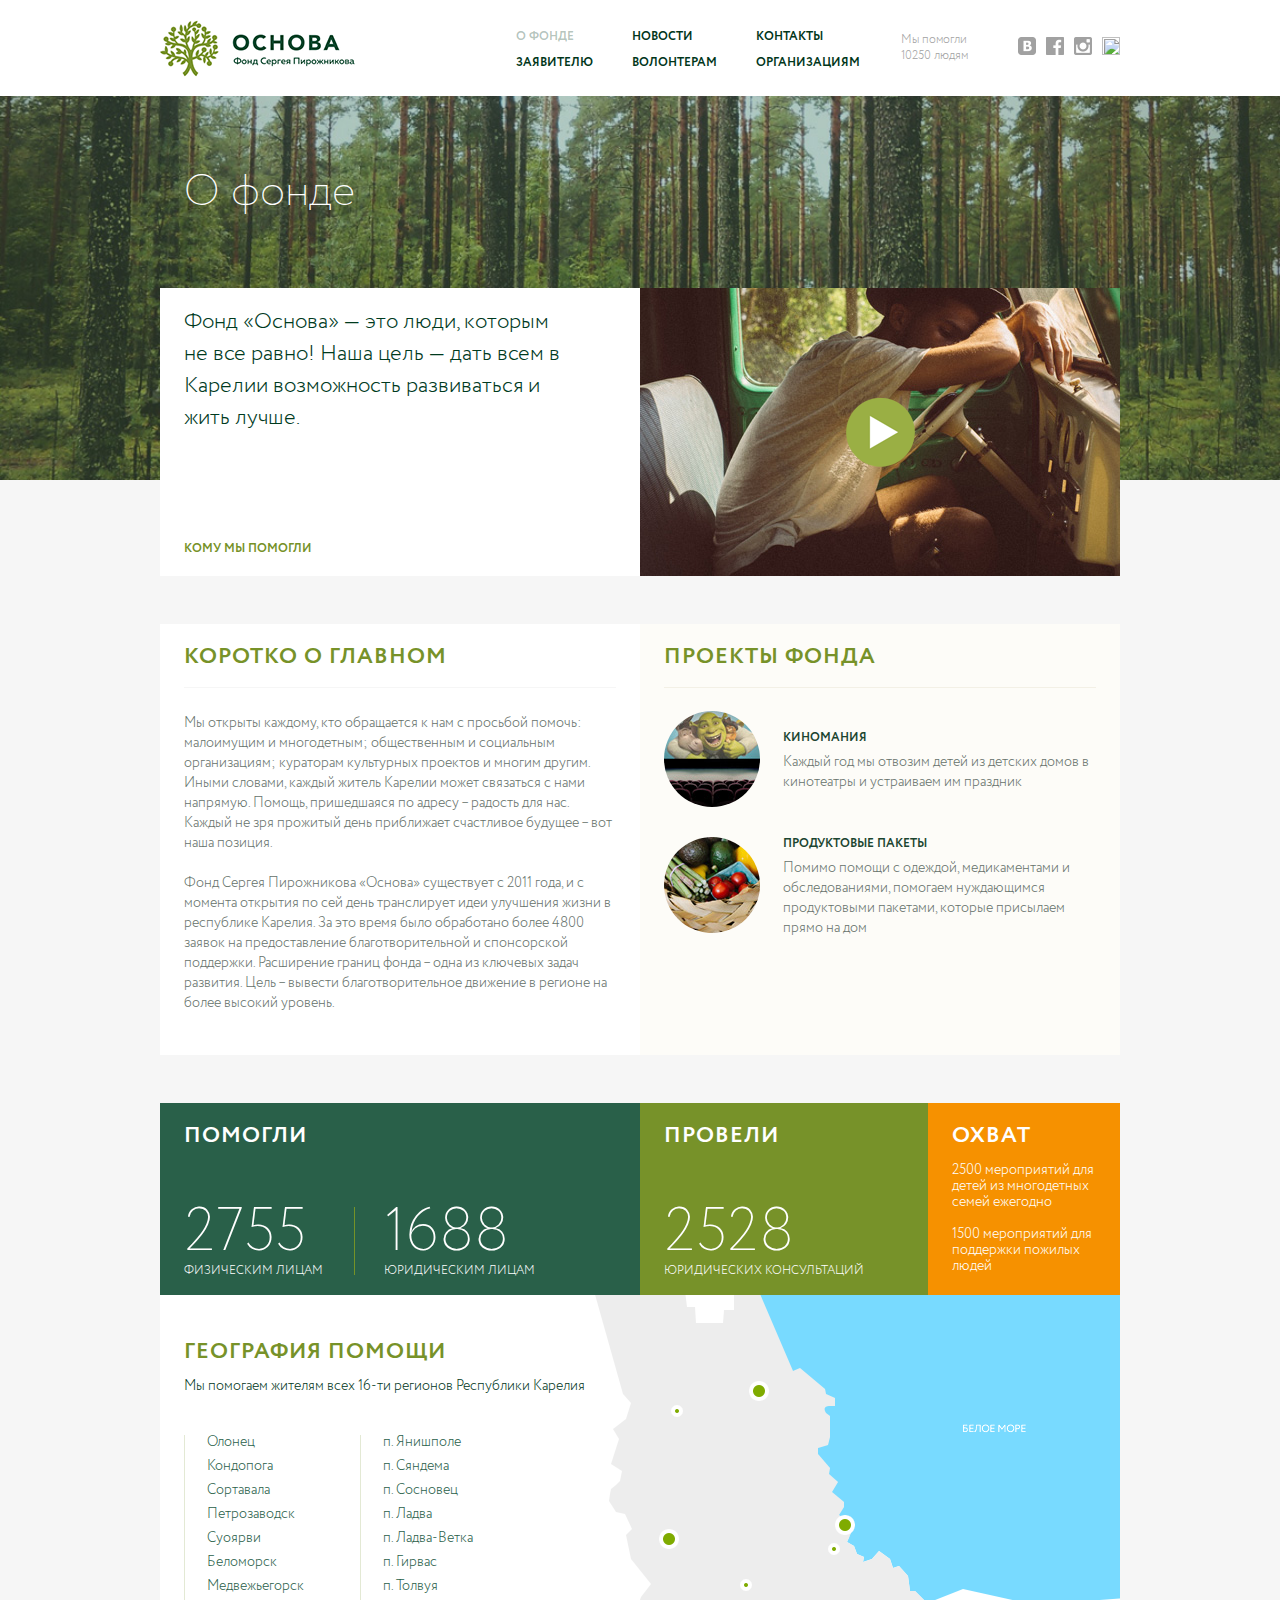
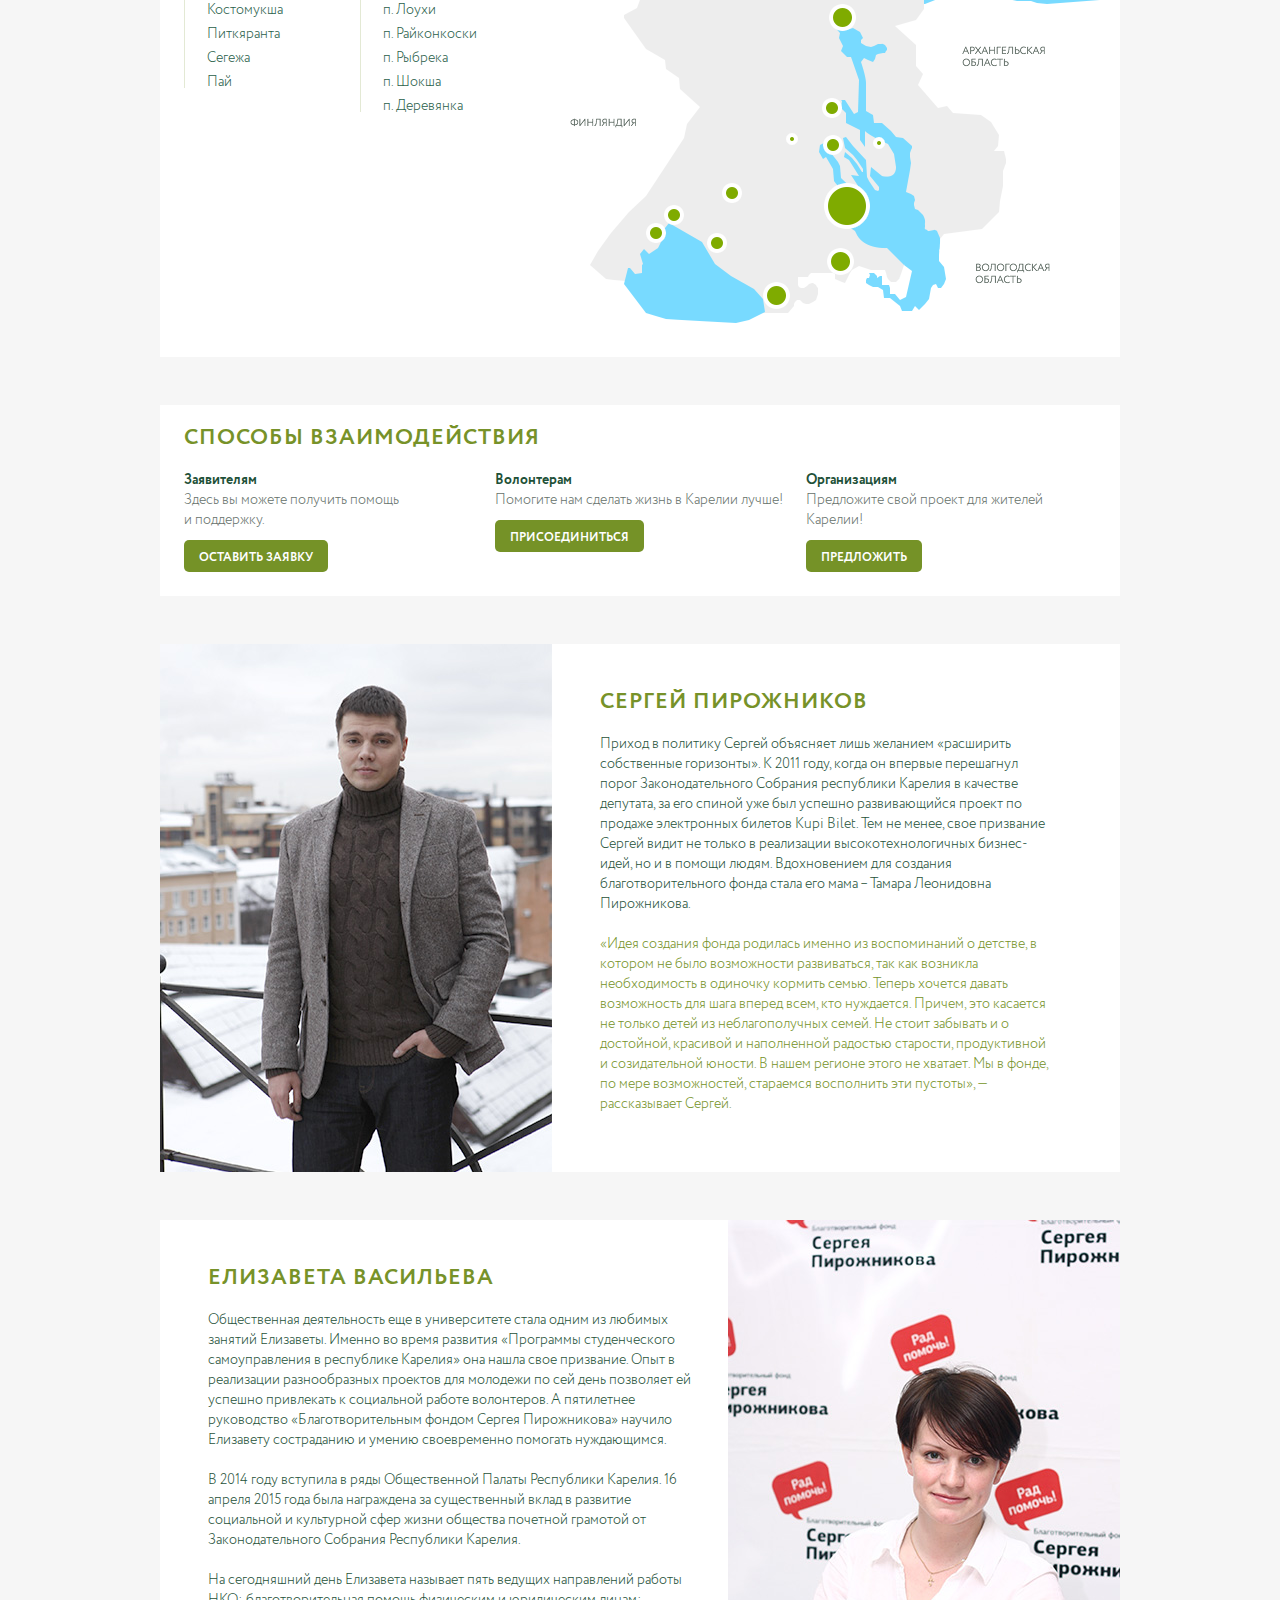
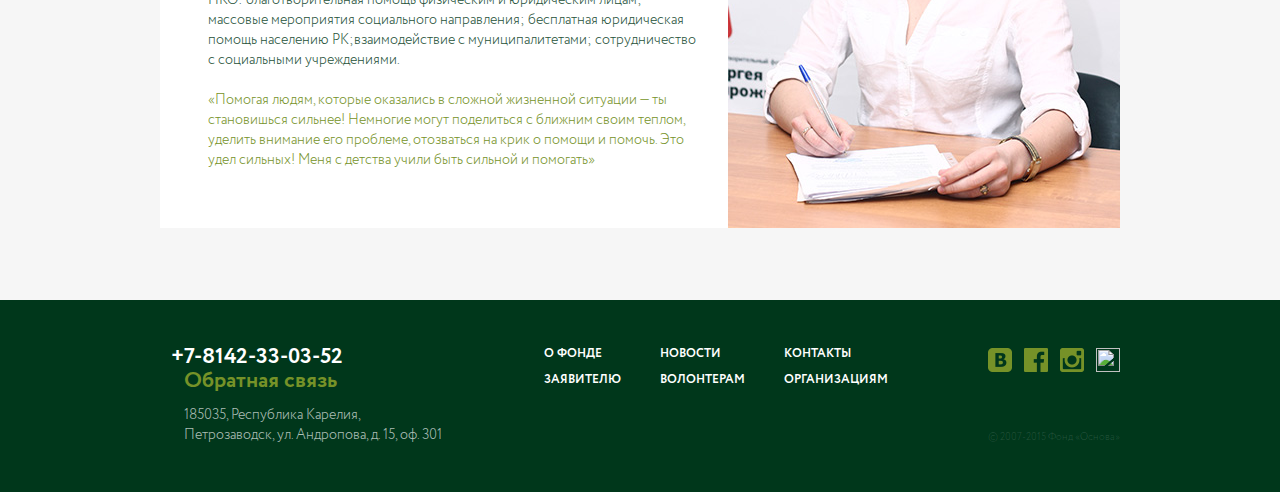
==== commit fa9e6885: "final" ====
--- a/about.html
+++ b/about.html
@@ -36,6 +36,7 @@
 				<li><a href="#"><img src="./img/vk_icon.png" width="18" height="18" alt=""></a></li>
 				<li><a href="#"><img src="./img/fb_icon.png" width="18" height="18" alt=""></a></li>
 				<li><a href="#"><img src="./img/in_icon.png" width="18" height="18" alt=""></a></li>
+				<li><a href="#"><img src="./img/tw_icon.png" width="18" height="18" alt=""></a></li>
 			</ul>
 		</header>
 		<div class="introduction">
@@ -44,11 +45,11 @@
 		<div class="content">
 			<h1>О фонде</h1>
 			<div class="about-b">
-				<div class="core">
+				<div>
 					<div class="information">
 						<h2>Фонд «Основа» — это люди, которым не все равно! Наша цель — дать всем в Карелии возможность развиваться и жить лучше.</h2>
 						<ul>
-							<li><a href="#">Пресс-релиз</a></li>
+							<!--<li><a href="#">Пресс-релиз</a></li>-->
 							<li><a href="#">Кому мы помогли</a></li>
 						</ul>
 					</div>
@@ -57,9 +58,31 @@
 						<img src="./pic/about_b.jpg" width="480" height="288" alt="">
 					</div>
 				</div>
-				<div class="description">
+			</div>
+			<div class="intro-s">
+				<div>
+					<h2>Коротко о главном</h2>
 					<p>Мы открыты каждому, кто обращается к нам с просьбой помочь: малоимущим и многодетным; общественным и социальным организациям; кураторам культурных проектов и многим другим. Иными словами, каждый житель Карелии может связаться с нами напрямую. Помощь, пришедшаяся по адресу – радость для нас. Каждый не зря прожитый день приближает счастливое будущее – вот наша позиция.</p>
 					<p>Фонд Сергея Пирожникова «Основа» существует с 2011 года, и с момента открытия по сей день транслирует идеи улучшения жизни в республике Карелия. За это время было обработано более 4800 заявок на предоставление благотворительной и спонсорской поддержки. Расширение границ фонда – одна из ключевых задач развития. Цель – вывести благотворительное движение в регионе на более высокий уровень.</p>
+				</div>
+				<div>
+					<h2>Проекты фонда</h2>
+					<ul>
+						<li>
+							<img src="./pic/intro1.jpg" width="96" height="96" alt="">
+							<div>
+								<h5>Киномания</h5>
+								<p>Каждый год мы отвозим детей из детских домов в кинотеатры и устраиваем им праздник</p>
+							</div>
+						</li>
+						<li>
+							<img src="./pic/intro2.jpg" width="96" height="96" alt="">
+							<div>
+								<h5>Продуктовые пакеты</h5>
+								<p>Помимо помощи с одеждой, медикаментами и обследованиями, помогаем нуждающимся продуктовыми пакетами, которые присылаем прямо на дом</p>
+							</div>
+						</li>
+					</ul>
 				</div>
 			</div>
 			<div class="infographics-b">
@@ -154,7 +177,7 @@
 						<p><span>«Идея создания фонда родилась именно из воспоминаний о детстве, в котором не было возможности развиваться, так как возникла необходимость в одиночку кормить семью.  Теперь хочется давать возможность для шага вперед всем, кто нуждается. Причем, это касается не только детей из неблагополучных семей. Не стоит забывать и о достойной, красивой и наполненной радостью старости, продуктивной и созидательной юности. В нашем регионе этого не хватает. Мы в фонде, по мере возможностей, стараемся восполнить эти пустоты»,  — рассказывает Сергей.</span></p>
 					</div>
 					<div class="photo">
-						<img src="./pic/photo1.jpg" width="392" height="394" alt="">
+						<img src="./pic/photo1.jpg" width="392" height="532" alt="">
 					</div>
 				</div>
 				<div>
@@ -166,7 +189,7 @@
 						<p><span>«Помогая людям, которые оказались в сложной жизненной ситуации — ты становишься сильнее! Немногие могут поделиться с ближним своим теплом, уделить внимание его проблеме, отозваться на крик о помощи и помочь. Это удел сильных! Меня с детства учили быть сильной и помогать»</span></p>
 					</div>
 					<div class="photo">
-						<img src="./pic/photo2.jpg" width="392" height="394" alt="">
+						<img src="./pic/photo2.jpg" width="392" height="624" alt="">
 					</div>
 				</div>
 			</div>
@@ -197,6 +220,7 @@
 			<li><a href="#"><img src="./img/vk_f_icon.png" width="24" height="24" alt=""></a></li>
 			<li><a href="#"><img src="./img/fb_f_icon.png" width="24" height="24" alt=""></a></li>
 			<li><a href="#"><img src="./img/in_f_icon.png" width="24" height="24" alt=""></a></li>
+			<li><a href="#"><img src="./img/tw_f_icon.png" width="24" height="24" alt=""></a></li>
 		</ul>
 		<p class="copy">© 2007-2015  Фонд «Основа»</p>
 	</footer>
--- a/css/style.css
+++ b/css/style.css
@@ -162,7 +162,7 @@
 	position:absolute;
 	left:50%;
 	top:29px;
-	margin:0 0 0 -96px;
+	margin:0 0 0 -124px;
 }
 header nav ul {
 	margin:0;
@@ -197,7 +197,7 @@
 	line-height:16px;
 	font-weight:300;
 	padding:0;
-	margin:0 0 0 289px;
+	margin:0 0 0 261px;
 }
 header > ul {
 	position:absolute;
@@ -438,7 +438,7 @@
 .about-i ul li {
 	display:inline-block;
 	vertical-align:top;
-	margin:0 26px 10px 27px;
+	margin:0 66px 10px 67px;
 }
 .about-i ul li a {
 	display:block;
@@ -667,7 +667,7 @@
 .about-b {
 	margin:46px 0 0;
 }
-.about-b .core {
+.about-b > div {
 	clear:both;
 	overflow:hidden;
 	background:#ffffff;
@@ -710,7 +710,7 @@
 .about-b .information ul li a {
 	color:#769127;
 }
-.about-b .core .video {
+.about-b .video {
 	overflow:hidden;
 	position:relative;
 	float:right;
@@ -741,15 +741,79 @@
 .about-b .video a:hover {
 	opacity:0.9;
 }
-.about-b .description {
-	padding:26px 24px 26px;
-	margin:8px 0 0;
-	background:#ffffff;
-}
-.about-b .description p {
-	color:#65716a;
-	font-size:14px;
-	line-height:20px;
+.intro-s {
+	clear:both;
+	overflow:hidden;
+	margin:48px 0 0;
+	background:url('../img/intro_bg.png') repeat-y center;
+}
+.intro-s > div {
+	float:left;
+	width:50%;
+	padding:19px 24px 22px;
+	-moz-box-shadow:border-box;
+	-webkit-box-shadow:border-box;
+	box-sizing:border-box;
+}	
+.intro-s h2 {
+	color:#779229;
+	font-size:22px;
+	line-height:28px;
+	text-transform:uppercase;
+	letter-spacing:1px;
+	padding:0 0 16px;
+	margin:0 0 25px;
+	border-bottom:1px solid #f3f0e6;
+}
+.intro-s p {
+	color:#65716a;
+	font-size:14px;
+	line-height:20px;
+	margin:0;
+}
+.intro-s ul {
+	margin:-6px 0 20px;
+}
+.intro-s ul li {
+	position:relative;
+	min-height:106px;
+	padding:0 0 0 119px;
+	margin:20px 0 0;
+}
+.intro-s ul li img {
+	position:absolute;
+	left:0;
+	top:50%;
+	width:96px;
+	height:96px;
+	margin-top:-49px;
+	-webkit-border-radius:50%;
+	-moz-border-radius:50%;
+	border-radius:50%;
+}
+.intro-s ul li div {
+	display:inline-block;
+	width:313px;
+	vertical-align:middle;
+	margin:0 -3px 0 0;
+	transition:opacity 0.1s linear;
+	-webkit-transition:opacity 0.1s linear;
+	-moz-transition:opacity 0.1s linear;
+	-o-transition:opacity 0.1s linear;
+	opacity:0;
+}
+.intro-s ul li h5 {
+	color:#1b4530;
+	font-size:12px;
+	line-height:20px;
+	text-transform:uppercase;
+	padding:0;
+	margin:0 0 4px;
+}
+.intro-s > div:first-child h2 {
+	border-bottom:1px solid #f6f6f6;
+}
+.intro-s > div:first-child p {
 	margin:0 0 20px;
 }
 .infographics-b {
@@ -850,7 +914,6 @@
 	margin:0 0 10px;
 }
 .infographics-b p {
-	color:#296049;
 	font-size:14px;
 	line-height:20px;
 	margin:0 0 20px;
@@ -944,6 +1007,7 @@
 	margin:48px 0 0;
 }
 .peoples-b > div {
+	overflow:hidden;
 	position:relative;
 	min-height:394px;
 	margin:48px 0 0;
@@ -959,14 +1023,14 @@
 	top:0;
 	z-index:5;
 	width:392px;
-	height:394px;
+	height:1000px;
 }
 .peoples-b .photo img {
 	position:absolute;
 	left:0;
 	top:0;
-	min-width:392px;
-	min-height:394px;
+	width:392px;
+	height:auto;
 }
 .peoples-b .core {
 	padding:44px 64px 38px 440px;
